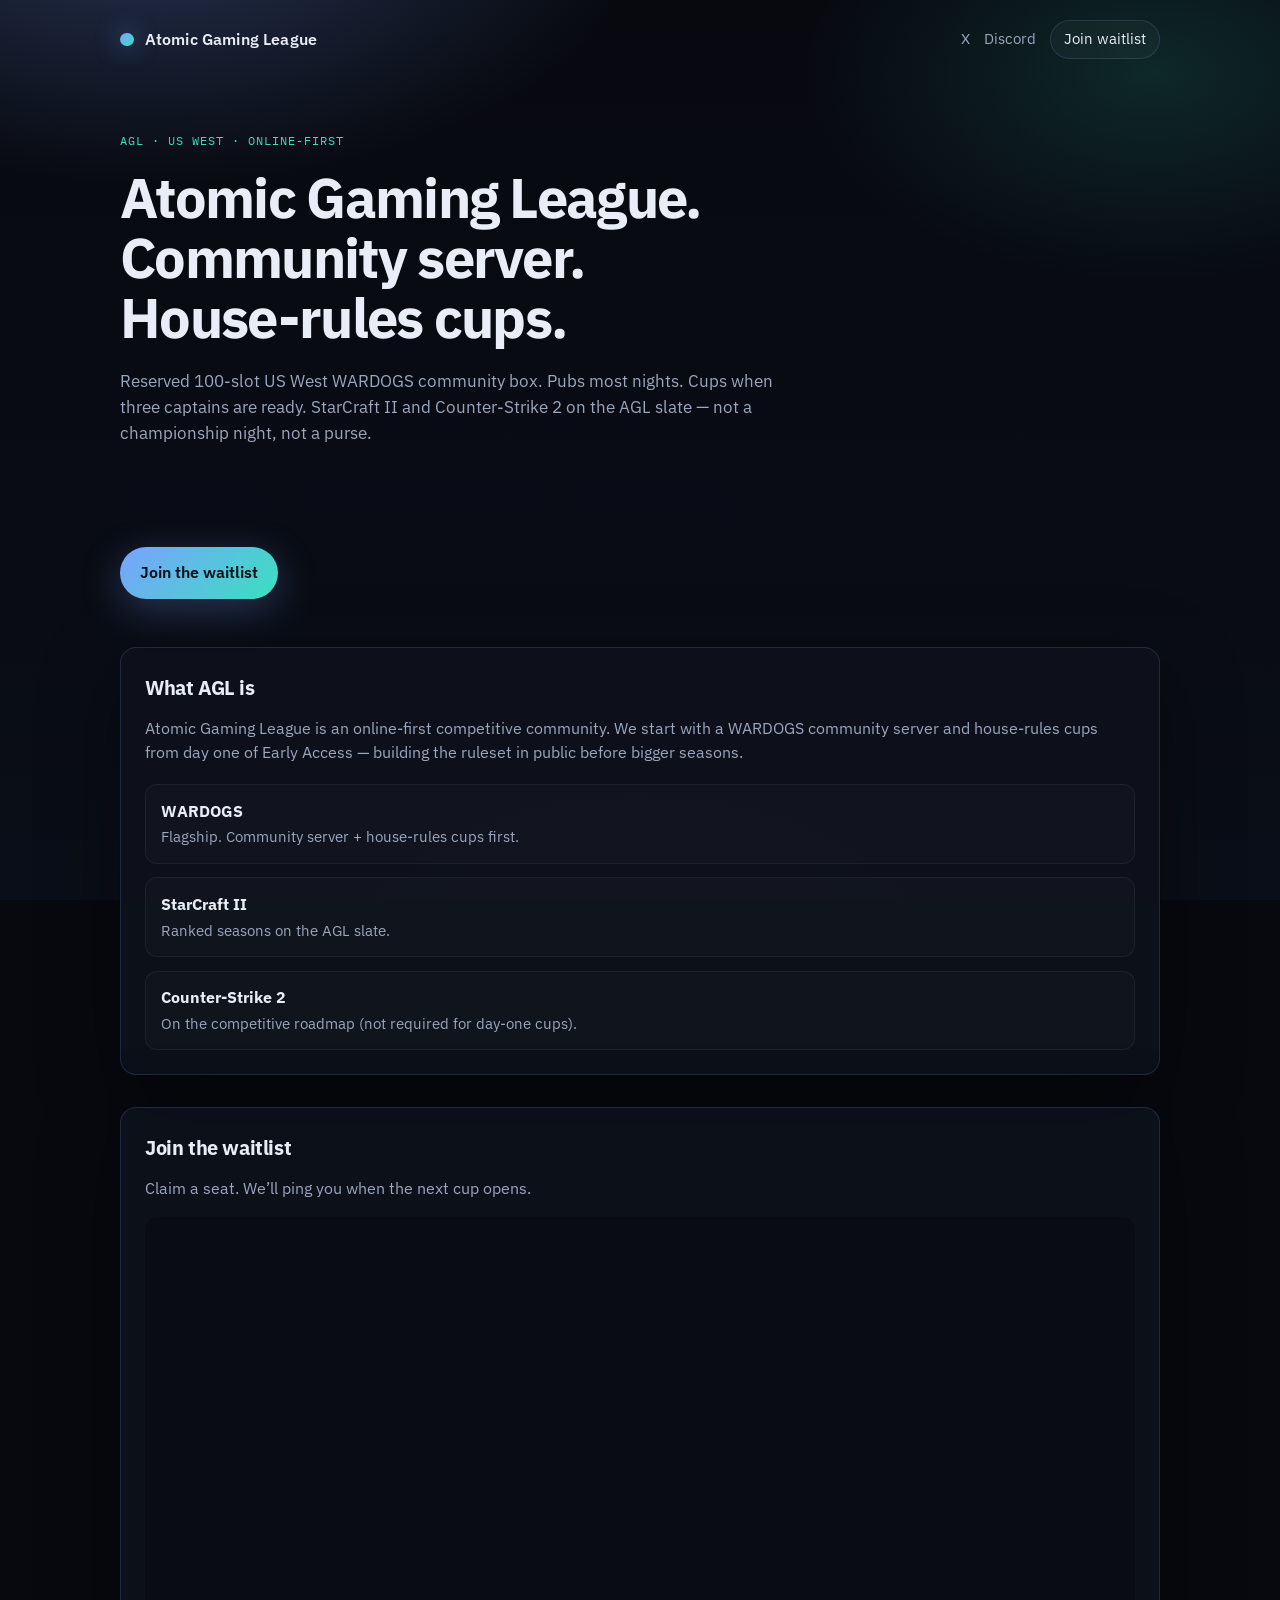
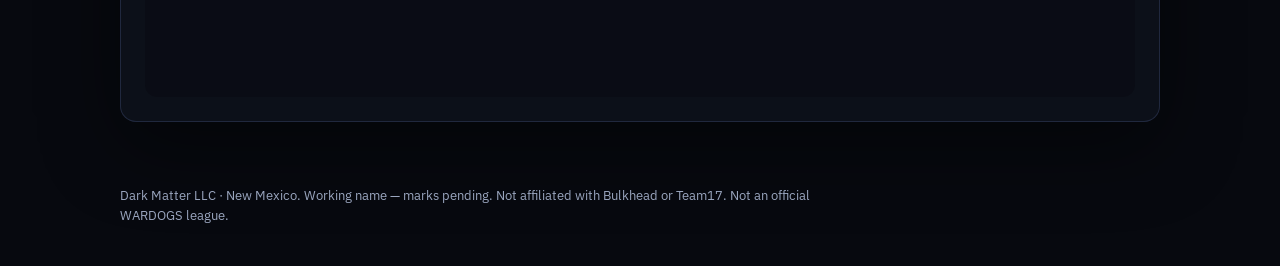
==== index.html @ 7ec61d15 "Add AGL waitlist landing (Hero A, Tally embed, Join links)" ====
<!DOCTYPE html>
<html lang="en">
<head>
  <meta charset="utf-8" />
  <meta name="viewport" content="width=device-width, initial-scale=1" />
  <title>Atomic Gaming League — Waitlist</title>
  <meta name="description" content="Atomic Gaming League. Community server. House-rules cups. Join the waitlist for the 100-seat US West WARDOGS community box." />
  <meta name="theme-color" content="#07090f" />
  <link rel="preconnect" href="https://fonts.googleapis.com" />
  <link rel="preconnect" href="https://fonts.gstatic.com" crossorigin />
  <link href="https://fonts.googleapis.com/css2?family=IBM+Plex+Sans:wght@400;500;600;700&family=IBM+Plex+Mono:wght@500&display=swap" rel="stylesheet" />
  <link rel="stylesheet" href="./styles.css" />
</head>
<body>
  <div class="bg" aria-hidden="true"></div>
  <header class="top">
    <div class="brand">
      <span class="mark" aria-hidden="true"></span>
      <span class="brand-text">Atomic Gaming League</span>
    </div>
    <nav class="nav" aria-label="Primary">
      <a href="https://x.com/AGL__Esports" rel="noopener noreferrer" target="_blank">X</a>
      <a href="https://discord.gg/RWNCDqrZPZ" rel="noopener noreferrer" target="_blank">Discord</a>
      <a href="#waitlist" class="nav-cta">Join waitlist</a>
    </nav>
  </header>

  <main>
    <section class="hero">
      <p class="eyebrow">AGL · US West · Online-first</p>
      <h1>Atomic Gaming League.<br />Community server.<br />House-rules cups.</h1>
      <p class="sub">
        Reserved 100-slot US West WARDOGS community box. Pubs most nights.
        Cups when three captains are ready. StarCraft II and Counter-Strike 2 on the AGL slate —
        not a championship night, not a purse.
      </p>
      <div class="join" aria-label="Join links">
        <a class="chip" href="https://x.com/AGL__Esports" rel="noopener noreferrer" target="_blank">
          <span class="chip-k">X</span>
          <span class="chip-v">@AGL__Esports</span>
        </a>
        <a class="chip" href="https://discord.gg/RWNCDqrZPZ" rel="noopener noreferrer" target="_blank">
          <span class="chip-k">Discord</span>
          <span class="chip-v">discord.gg/RWNCDqrZPZ</span>
        </a>
        <a class="chip" href="https://agl.xrealm.gg" rel="noopener noreferrer" target="_blank">
          <span class="chip-k">Server</span>
          <span class="chip-v">agl.xrealm.gg</span>
        </a>
      </div>
      <p class="cta-row">
        <a class="btn" href="#waitlist">Join the waitlist</a>
      </p>
    </section>

    <section class="panel about" id="about">
      <h2>What AGL is</h2>
      <p>
        Atomic Gaming League is an online-first competitive community. We start with a WARDOGS
        community server and house-rules cups from day one of Early Access — building the ruleset
        in public before bigger seasons.
      </p>
      <ul class="games">
        <li>
          <strong>WARDOGS</strong>
          <span>Flagship. Community server + house-rules cups first.</span>
        </li>
        <li>
          <strong>StarCraft II</strong>
          <span>Ranked seasons on the AGL slate.</span>
        </li>
        <li>
          <strong>Counter-Strike 2</strong>
          <span>On the competitive roadmap (not required for day-one cups).</span>
        </li>
      </ul>
    </section>

    <section class="panel waitlist" id="waitlist">
      <h2>Join the waitlist</h2>
      <p class="waitlist-lead">Claim a seat. We’ll ping you when the next cup opens.</p>
      <div class="tally-wrap">
        <iframe
          data-tally-src="https://tally.so/embed/LZrl7p?alignLeft=1&hideTitle=1&transparentBackground=1&dynamicHeight=1"
          loading="lazy"
          width="100%"
          height="480"
          frameborder="0"
          marginheight="0"
          marginwidth="0"
          title="Atomic Gaming League waitlist"
        ></iframe>
      </div>
    </section>
  </main>

  <footer class="foot">
    <p>Dark Matter LLC · New Mexico. Working name — marks pending. Not affiliated with Bulkhead or Team17. Not an official WARDOGS league.</p>
  </footer>

  <script>
    var d = document, w = "https://tally.so/widgets/embed.js",
      v = function () { "undefined" != typeof Tally ? Tally.loadEmbeds() : d.querySelectorAll("iframe[data-tally-src]:not([src])").forEach(function (e) { e.src = e.dataset.tallySrc }) };
    if ("undefined" != typeof Tally) v();
    else if (d.querySelector('script[src="' + w + '"]') == null) {
      var s = d.createElement("script"); s.src = w; s.onload = v; s.onerror = v; d.body.appendChild(s);
    }
  </script>
</body>
</html>
---- styles.css ----
:root {
  --bg: #07090f;
  --panel: rgba(14, 18, 28, 0.88);
  --line: rgba(140, 170, 255, 0.16);
  --text: #e8edf7;
  --muted: #9aa6bf;
  --accent: #7aa2ff;
  --accent-2: #39e0c0;
  --danger-soft: #ff7a59;
  --radius: 16px;
  --shadow: 0 24px 80px rgba(0, 0, 0, 0.45);
  --font: "IBM Plex Sans", system-ui, sans-serif;
  --mono: "IBM Plex Mono", ui-monospace, monospace;
}

* { box-sizing: border-box; }
html { scroll-behavior: smooth; }
body {
  margin: 0;
  min-height: 100vh;
  font-family: var(--font);
  color: var(--text);
  background: var(--bg);
  line-height: 1.55;
}
a { color: inherit; }
.bg {
  position: fixed;
  inset: 0;
  z-index: -1;
  background:
    radial-gradient(900px 500px at 12% -10%, rgba(122, 162, 255, 0.28), transparent 55%),
    radial-gradient(700px 420px at 90% 8%, rgba(57, 224, 192, 0.14), transparent 50%),
    radial-gradient(800px 500px at 50% 110%, rgba(255, 122, 89, 0.08), transparent 45%),
    linear-gradient(180deg, #07090f 0%, #0a0e18 100%);
}
.top {
  max-width: 1080px;
  margin: 0 auto;
  padding: 1.25rem 1.25rem 0;
  display: flex;
  align-items: center;
  justify-content: space-between;
  gap: 1rem;
}
.brand { display: flex; align-items: center; gap: 0.7rem; font-weight: 600; letter-spacing: 0.01em; }
.mark {
  width: 0.85rem; height: 0.85rem; border-radius: 999px;
  background: linear-gradient(135deg, var(--accent), var(--accent-2));
  box-shadow: 0 0 24px rgba(122, 162, 255, 0.55);
}
.nav { display: flex; align-items: center; gap: 0.9rem; font-size: 0.92rem; color: var(--muted); }
.nav a { text-decoration: none; }
.nav a:hover { color: var(--text); }
.nav-cta {
  padding: 0.45rem 0.8rem;
  border: 1px solid var(--line);
  border-radius: 999px;
  color: var(--text) !important;
  background: rgba(255,255,255,0.03);
}
main { max-width: 1080px; margin: 0 auto; padding: 2.5rem 1.25rem 4rem; }
.hero { padding: 2rem 0 1rem; }
.eyebrow {
  font-family: var(--mono);
  font-size: 0.78rem;
  letter-spacing: 0.08em;
  text-transform: uppercase;
  color: var(--accent-2);
  margin: 0 0 1rem;
}
h1 {
  margin: 0;
  font-size: clamp(2.1rem, 5vw, 3.5rem);
  line-height: 1.08;
  letter-spacing: -0.03em;
  font-weight: 700;
}
.sub {
  max-width: 42rem;
  margin: 1.25rem 0 1.75rem;
  color: var(--muted);
  font-size: 1.05rem;
}
.join { display: flex; flex-wrap: wrap; gap: 0.7rem; }
.chip {
  display: inline-flex;
  align-items: baseline;
  gap: 0.55rem;
  text-decoration: none;
  padding: 0.7rem 0.9rem;
  border-radius: 12px;
  border: 1px solid var(--line);
  background: rgba(10, 14, 24, 0.7);
  backdrop-filter: blur(8px);
  transition: border-color 0.15s ease, transform 0.15s ease;
}
.chip:hover { border-color: rgba(122, 162, 255, 0.45); transform: translateY(-1px); }
.chip-k { font-family: var(--mono); font-size: 0.72rem; color: var(--accent); letter-spacing: 0.04em; text-transform: uppercase; }
.chip-v { font-size: 0.92rem; }
.cta-row { margin: 1.6rem 0 0; }
.btn {
  display: inline-flex;
  align-items: center;
  justify-content: center;
  text-decoration: none;
  padding: 0.85rem 1.25rem;
  border-radius: 999px;
  font-weight: 600;
  color: #061018;
  background: linear-gradient(135deg, var(--accent), var(--accent-2));
  box-shadow: 0 10px 40px rgba(122, 162, 255, 0.28);
}
.btn:hover { filter: brightness(1.05); }
.panel {
  margin-top: 2rem;
  padding: 1.5rem;
  border-radius: var(--radius);
  border: 1px solid var(--line);
  background: var(--panel);
  box-shadow: var(--shadow);
}
.panel h2 { margin: 0 0 0.8rem; font-size: 1.25rem; letter-spacing: -0.02em; }
.about p { margin: 0 0 1.2rem; color: var(--muted); }
.games { list-style: none; margin: 0; padding: 0; display: grid; gap: 0.85rem; }
.games li {
  display: grid;
  gap: 0.2rem;
  padding: 0.85rem 0.95rem;
  border-radius: 12px;
  border: 1px solid rgba(255,255,255,0.05);
  background: rgba(255,255,255,0.02);
}
.games strong { font-size: 0.98rem; }
.games span { color: var(--muted); font-size: 0.92rem; }
.waitlist-lead { margin: 0 0 1rem; color: var(--muted); }
.tally-wrap {
  border-radius: 12px;
  overflow: hidden;
  background: rgba(0,0,0,0.18);
  min-height: 420px;
}
.tally-wrap iframe { display: block; border: 0; width: 100%; }
.foot {
  max-width: 1080px;
  margin: 0 auto;
  padding: 0 1.25rem 2.5rem;
  color: var(--muted);
  font-size: 0.82rem;
}
.foot p { margin: 0; max-width: 46rem; }

@media (max-width: 640px) {
  .nav a:not(.nav-cta) { display: none; }
  .hero { padding-top: 1.25rem; }
  .panel { padding: 1.15rem; }
}
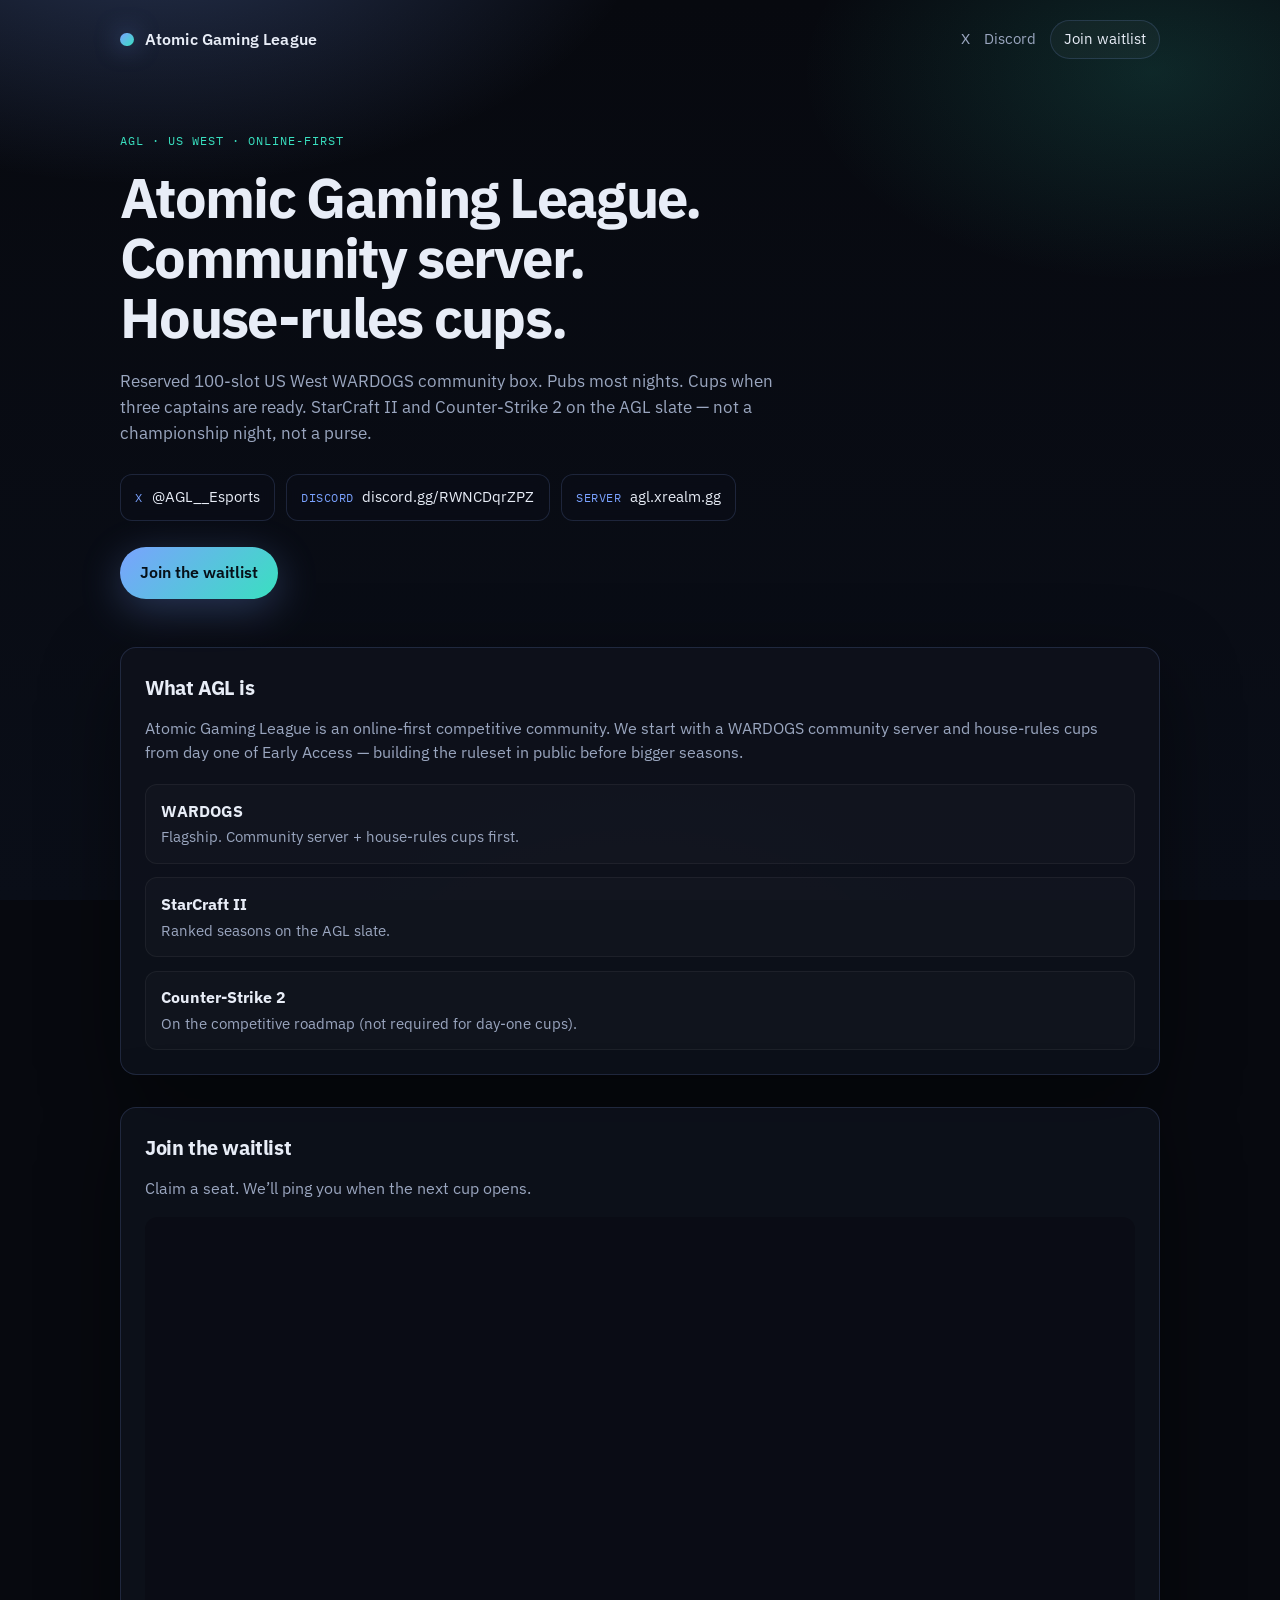
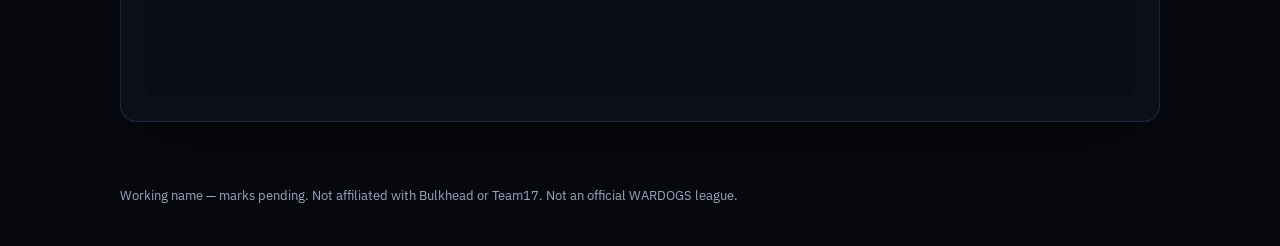
==== commit 203778a0: "Pitch Copy nits + strip public LLC" ====
--- a/index.html
+++ b/index.html
@@ -95,7 +95,7 @@
   </main>
 
   <footer class="foot">
-    <p>Dark Matter LLC · New Mexico. Working name — marks pending. Not affiliated with Bulkhead or Team17. Not an official WARDOGS league.</p>
+    <p>Working name — marks pending. Not affiliated with Bulkhead or Team17. Not an official WARDOGS league.</p>
   </footer>
 
   <script>
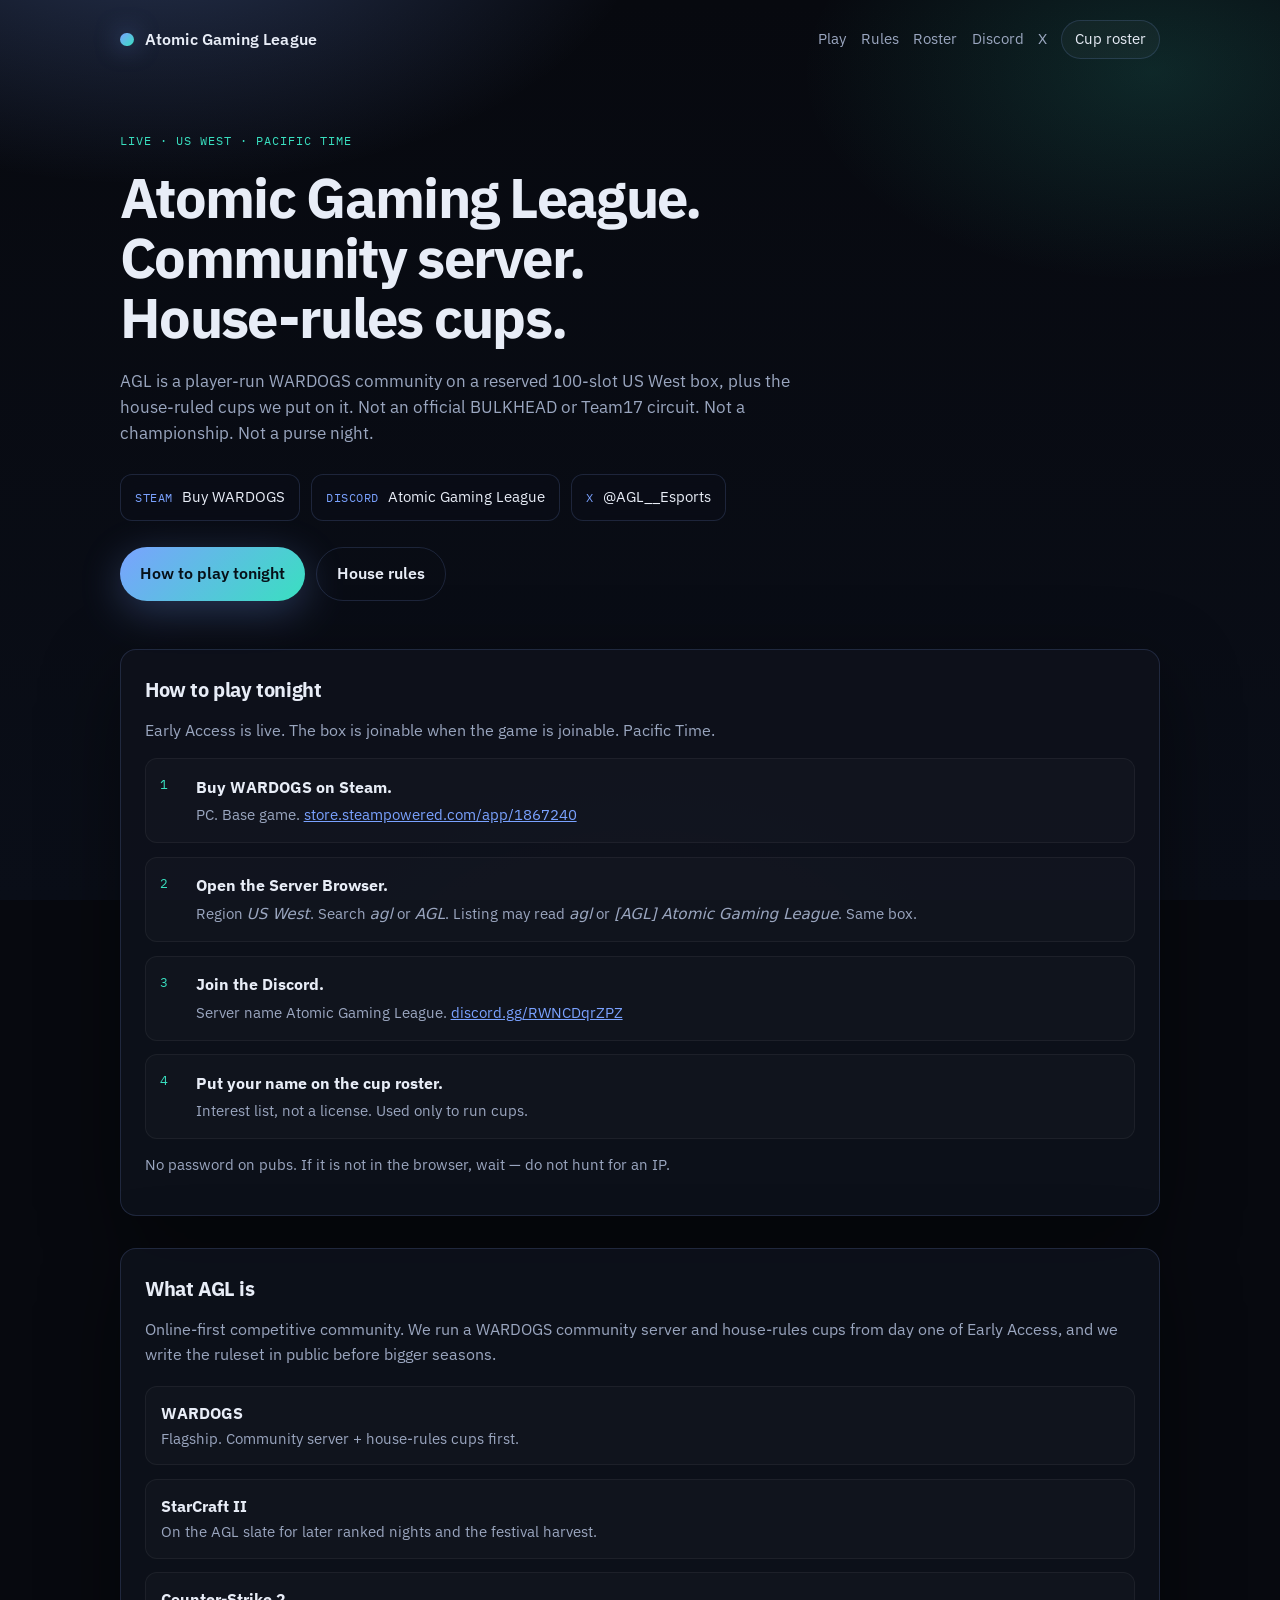
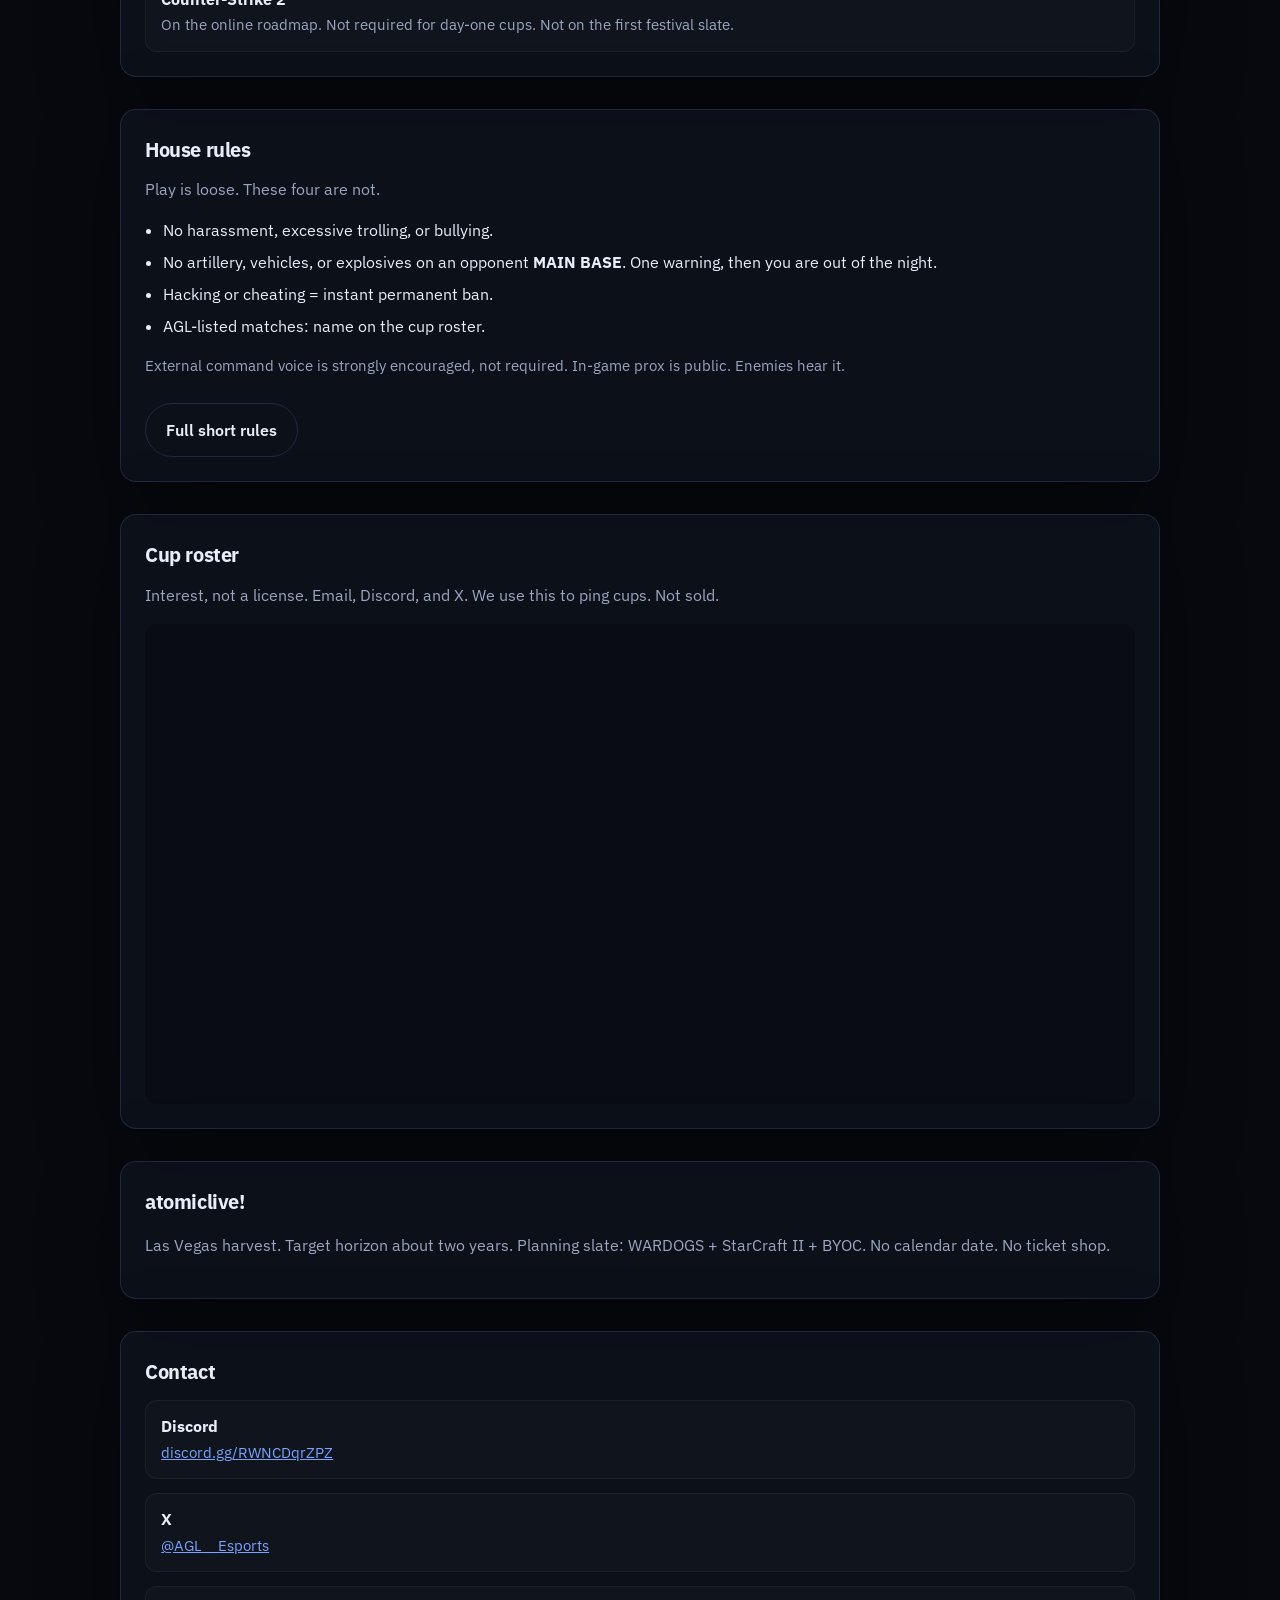
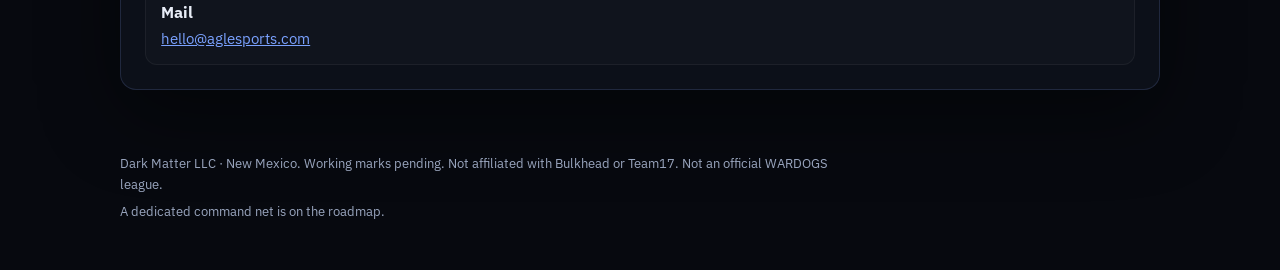
==== commit 74d67eff: "v1.1 player site: how to play, /rules, hide pitch from public domain" ====
--- a/index.html
+++ b/index.html
@@ -3,9 +3,10 @@
 <head>
   <meta charset="utf-8" />
   <meta name="viewport" content="width=device-width, initial-scale=1" />
-  <title>Atomic Gaming League — Waitlist</title>
-  <meta name="description" content="Atomic Gaming League. Community server. House-rules cups. Join the waitlist for the 100-seat US West WARDOGS community box." />
+  <title>Atomic Gaming League — Play tonight</title>
+  <meta name="description" content="Atomic Gaming League. US West WARDOGS community server and house-rules cups. Search agl in the Server Browser. Not an official Bulkhead circuit." />
   <meta name="theme-color" content="#07090f" />
+  <meta name="robots" content="index,follow" />
   <link rel="preconnect" href="https://fonts.googleapis.com" />
   <link rel="preconnect" href="https://fonts.gstatic.com" crossorigin />
   <link href="https://fonts.googleapis.com/css2?family=IBM+Plex+Sans:wght@400;500;600;700&family=IBM+Plex+Mono:wght@500&display=swap" rel="stylesheet" />
@@ -14,51 +15,78 @@
 <body>
   <div class="bg" aria-hidden="true"></div>
   <header class="top">
-    <div class="brand">
+    <a class="brand" href="/">
       <span class="mark" aria-hidden="true"></span>
       <span class="brand-text">Atomic Gaming League</span>
-    </div>
+    </a>
     <nav class="nav" aria-label="Primary">
+      <a href="#play">Play</a>
+      <a href="/rules">Rules</a>
+      <a href="#roster">Roster</a>
+      <a href="https://discord.gg/RWNCDqrZPZ" rel="noopener noreferrer" target="_blank">Discord</a>
       <a href="https://x.com/AGL__Esports" rel="noopener noreferrer" target="_blank">X</a>
-      <a href="https://discord.gg/RWNCDqrZPZ" rel="noopener noreferrer" target="_blank">Discord</a>
-      <a href="#waitlist" class="nav-cta">Join waitlist</a>
+      <a href="#roster" class="nav-cta">Cup roster</a>
     </nav>
   </header>
 
   <main>
     <section class="hero">
-      <p class="eyebrow">AGL · US West · Online-first</p>
+      <p class="eyebrow">Live · US West · Pacific Time</p>
       <h1>Atomic Gaming League.<br />Community server.<br />House-rules cups.</h1>
       <p class="sub">
-        Reserved 100-slot US West WARDOGS community box. Pubs most nights.
-        Cups when three captains are ready. StarCraft II and Counter-Strike 2 on the AGL slate —
-        not a championship night, not a purse.
+        AGL is a player-run WARDOGS community on a reserved 100-slot US West box,
+        plus the house-ruled cups we put on it. Not an official BULKHEAD or Team17 circuit.
+        Not a championship. Not a purse night.
       </p>
       <div class="join" aria-label="Join links">
+        <a class="chip" href="https://store.steampowered.com/app/1867240/WARDOGS/" rel="noopener noreferrer" target="_blank">
+          <span class="chip-k">Steam</span>
+          <span class="chip-v">Buy WARDOGS</span>
+        </a>
+        <a class="chip" href="https://discord.gg/RWNCDqrZPZ" rel="noopener noreferrer" target="_blank">
+          <span class="chip-k">Discord</span>
+          <span class="chip-v">Atomic Gaming League</span>
+        </a>
         <a class="chip" href="https://x.com/AGL__Esports" rel="noopener noreferrer" target="_blank">
           <span class="chip-k">X</span>
           <span class="chip-v">@AGL__Esports</span>
         </a>
-        <a class="chip" href="https://discord.gg/RWNCDqrZPZ" rel="noopener noreferrer" target="_blank">
-          <span class="chip-k">Discord</span>
-          <span class="chip-v">discord.gg/RWNCDqrZPZ</span>
-        </a>
-        <a class="chip" href="https://agl.xrealm.gg" rel="noopener noreferrer" target="_blank">
-          <span class="chip-k">Server</span>
-          <span class="chip-v">agl.xrealm.gg</span>
-        </a>
       </div>
       <p class="cta-row">
-        <a class="btn" href="#waitlist">Join the waitlist</a>
+        <a class="btn" href="#play">How to play tonight</a>
+        <a class="btn btn-ghost" href="/rules">House rules</a>
       </p>
+    </section>
+
+    <section class="panel play" id="play">
+      <h2>How to play tonight</h2>
+      <p class="lead">Early Access is live. The box is joinable when the game is joinable. Pacific Time.</p>
+      <ol class="steps">
+        <li>
+          <strong>Buy WARDOGS on Steam.</strong>
+          <span>PC. Base game. <a href="https://store.steampowered.com/app/1867240/WARDOGS/" rel="noopener noreferrer" target="_blank">store.steampowered.com/app/1867240</a></span>
+        </li>
+        <li>
+          <strong>Open the Server Browser.</strong>
+          <span>Region <em>US West</em>. Search <em>agl</em> or <em>AGL</em>. Listing may read <em>agl</em> or <em>[AGL] Atomic Gaming League</em>. Same box.</span>
+        </li>
+        <li>
+          <strong>Join the Discord.</strong>
+          <span>Server name Atomic Gaming League. <a href="https://discord.gg/RWNCDqrZPZ" rel="noopener noreferrer" target="_blank">discord.gg/RWNCDqrZPZ</a></span>
+        </li>
+        <li>
+          <strong>Put your name on the cup roster.</strong>
+          <span>Interest list, not a license. Used only to run cups.</span>
+        </li>
+      </ol>
+      <p class="note">No password on pubs. If it is not in the browser, wait — do not hunt for an IP.</p>
     </section>
 
     <section class="panel about" id="about">
       <h2>What AGL is</h2>
       <p>
-        Atomic Gaming League is an online-first competitive community. We start with a WARDOGS
-        community server and house-rules cups from day one of Early Access — building the ruleset
-        in public before bigger seasons.
+        Online-first competitive community. We run a WARDOGS community server and house-rules cups
+        from day one of Early Access, and we write the ruleset in public before bigger seasons.
       </p>
       <ul class="games">
         <li>
@@ -67,35 +95,78 @@
         </li>
         <li>
           <strong>StarCraft II</strong>
-          <span>Ranked seasons on the AGL slate.</span>
+          <span>On the AGL slate for later ranked nights and the festival harvest.</span>
         </li>
         <li>
           <strong>Counter-Strike 2</strong>
-          <span>On the competitive roadmap (not required for day-one cups).</span>
+          <span>On the online roadmap. Not required for day-one cups. Not on the first festival slate.</span>
         </li>
       </ul>
     </section>
 
-    <section class="panel waitlist" id="waitlist">
-      <h2>Join the waitlist</h2>
-      <p class="waitlist-lead">Claim a seat. We’ll ping you when the next cup opens.</p>
+    <section class="panel rules-short" id="rules-short">
+      <h2>House rules</h2>
+      <p class="lead">Play is loose. These four are not.</p>
+      <ul class="hard">
+        <li>No harassment, excessive trolling, or bullying.</li>
+        <li>No artillery, vehicles, or explosives on an opponent <strong>MAIN BASE</strong>. One warning, then you are out of the night.</li>
+        <li>Hacking or cheating = instant permanent ban.</li>
+        <li>AGL-listed matches: name on the cup roster.</li>
+      </ul>
+      <p class="note">External command voice is strongly encouraged, not required. In-game prox is public. Enemies hear it.</p>
+      <p class="cta-row"><a class="btn btn-ghost" href="/rules">Full short rules</a></p>
+    </section>
+
+    <section class="panel waitlist" id="roster">
+      <h2>Cup roster</h2>
+      <p class="waitlist-lead">
+        Interest, not a license. Email, Discord, and X. We use this to ping cups.
+        Not sold.
+      </p>
       <div class="tally-wrap">
         <iframe
-          data-tally-src="https://tally.so/embed/LZrl7p?alignLeft=1&hideTitle=1&transparentBackground=1&dynamicHeight=1"
+          data-tally-src="https://tally.so/embed/LZrl7p?alignLeft=1&amp;hideTitle=1&amp;transparentBackground=1&amp;dynamicHeight=1"
           loading="lazy"
           width="100%"
           height="480"
           frameborder="0"
           marginheight="0"
           marginwidth="0"
-          title="Atomic Gaming League waitlist"
+          title="Atomic Gaming League cup roster"
         ></iframe>
       </div>
+    </section>
+
+    <section class="panel live" id="atomiclive">
+      <h2>atomiclive!</h2>
+      <p>
+        Las Vegas harvest. Target horizon about two years. Planning slate:
+        WARDOGS + StarCraft II + BYOC. No calendar date. No ticket shop.
+      </p>
+    </section>
+
+    <section class="panel contact" id="contact">
+      <h2>Contact</h2>
+      <ul class="games">
+        <li>
+          <strong>Discord</strong>
+          <span><a href="https://discord.gg/RWNCDqrZPZ" rel="noopener noreferrer" target="_blank">discord.gg/RWNCDqrZPZ</a></span>
+        </li>
+        <li>
+          <strong>X</strong>
+          <span><a href="https://x.com/AGL__Esports" rel="noopener noreferrer" target="_blank">@AGL__Esports</a></span>
+        </li>
+        <li>
+          <strong>Mail</strong>
+          <span><a href="mailto:hello@aglesports.com">hello@aglesports.com</a></span>
+        </li>
+      </ul>
     </section>
   </main>
 
   <footer class="foot">
-    <p>Working name — marks pending. Not affiliated with Bulkhead or Team17. Not an official WARDOGS league.</p>
+    <p>Dark Matter LLC · New Mexico. Working marks pending. Not affiliated with Bulkhead or Team17. Not an official WARDOGS league.</p>
+    <p>A dedicated command net is on the roadmap.</p>
   </footer>
 
   <script>
--- a/styles.css
+++ b/styles.css
@@ -23,7 +23,8 @@
   background: var(--bg);
   line-height: 1.55;
 }
-a { color: inherit; }
+a { color: var(--accent); }
+a:hover { color: var(--text); }
 .bg {
   position: fixed;
   inset: 0;
@@ -43,14 +44,22 @@
   justify-content: space-between;
   gap: 1rem;
 }
-.brand { display: flex; align-items: center; gap: 0.7rem; font-weight: 600; letter-spacing: 0.01em; }
+.brand {
+  display: flex;
+  align-items: center;
+  gap: 0.7rem;
+  font-weight: 600;
+  letter-spacing: 0.01em;
+  text-decoration: none;
+  color: inherit;
+}
 .mark {
   width: 0.85rem; height: 0.85rem; border-radius: 999px;
   background: linear-gradient(135deg, var(--accent), var(--accent-2));
   box-shadow: 0 0 24px rgba(122, 162, 255, 0.55);
 }
-.nav { display: flex; align-items: center; gap: 0.9rem; font-size: 0.92rem; color: var(--muted); }
-.nav a { text-decoration: none; }
+.nav { display: flex; align-items: center; gap: 0.9rem; font-size: 0.92rem; color: var(--muted); flex-wrap: wrap; justify-content: flex-end; }
+.nav a { text-decoration: none; color: inherit; }
 .nav a:hover { color: var(--text); }
 .nav-cta {
   padding: 0.45rem 0.8rem;
@@ -76,18 +85,20 @@
   letter-spacing: -0.03em;
   font-weight: 700;
 }
-.sub {
+.sub, .lead {
   max-width: 42rem;
   margin: 1.25rem 0 1.75rem;
   color: var(--muted);
   font-size: 1.05rem;
 }
+.lead { margin: 0 0 1rem; font-size: 1rem; }
 .join { display: flex; flex-wrap: wrap; gap: 0.7rem; }
 .chip {
   display: inline-flex;
   align-items: baseline;
   gap: 0.55rem;
   text-decoration: none;
+  color: inherit;
   padding: 0.7rem 0.9rem;
   border-radius: 12px;
   border: 1px solid var(--line);
@@ -95,10 +106,10 @@
   backdrop-filter: blur(8px);
   transition: border-color 0.15s ease, transform 0.15s ease;
 }
-.chip:hover { border-color: rgba(122, 162, 255, 0.45); transform: translateY(-1px); }
+.chip:hover { border-color: rgba(122, 162, 255, 0.45); transform: translateY(-1px); color: inherit; }
 .chip-k { font-family: var(--mono); font-size: 0.72rem; color: var(--accent); letter-spacing: 0.04em; text-transform: uppercase; }
 .chip-v { font-size: 0.92rem; }
-.cta-row { margin: 1.6rem 0 0; }
+.cta-row { margin: 1.6rem 0 0; display: flex; flex-wrap: wrap; gap: 0.7rem; }
 .btn {
   display: inline-flex;
   align-items: center;
@@ -111,7 +122,14 @@
   background: linear-gradient(135deg, var(--accent), var(--accent-2));
   box-shadow: 0 10px 40px rgba(122, 162, 255, 0.28);
 }
-.btn:hover { filter: brightness(1.05); }
+.btn:hover { filter: brightness(1.05); color: #061018; }
+.btn-ghost {
+  color: var(--text);
+  background: transparent;
+  box-shadow: none;
+  border: 1px solid var(--line);
+}
+.btn-ghost:hover { color: var(--text); filter: none; border-color: rgba(122, 162, 255, 0.45); }
 .panel {
   margin-top: 2rem;
   padding: 1.5rem;
@@ -121,7 +139,8 @@
   box-shadow: var(--shadow);
 }
 .panel h2 { margin: 0 0 0.8rem; font-size: 1.25rem; letter-spacing: -0.02em; }
-.about p { margin: 0 0 1.2rem; color: var(--muted); }
+.panel p { color: var(--muted); }
+.about p { margin: 0 0 1.2rem; }
 .games { list-style: none; margin: 0; padding: 0; display: grid; gap: 0.85rem; }
 .games li {
   display: grid;
@@ -131,8 +150,44 @@
   border: 1px solid rgba(255,255,255,0.05);
   background: rgba(255,255,255,0.02);
 }
-.games strong { font-size: 0.98rem; }
+.games strong { font-size: 0.98rem; color: var(--text); }
 .games span { color: var(--muted); font-size: 0.92rem; }
+.steps {
+  list-style: none;
+  margin: 0;
+  padding: 0;
+  display: grid;
+  gap: 0.85rem;
+  counter-reset: step;
+}
+.steps li {
+  display: grid;
+  gap: 0.25rem;
+  padding: 0.95rem 0.95rem 0.95rem 3.1rem;
+  border-radius: 12px;
+  border: 1px solid rgba(255,255,255,0.05);
+  background: rgba(255,255,255,0.02);
+  position: relative;
+  counter-increment: step;
+}
+.steps li::before {
+  content: counter(step);
+  position: absolute;
+  left: 0.9rem;
+  top: 1rem;
+  font-family: var(--mono);
+  font-size: 0.8rem;
+  color: var(--accent-2);
+}
+.steps strong { color: var(--text); }
+.steps span { color: var(--muted); font-size: 0.95rem; }
+.hard {
+  margin: 0 0 1rem;
+  padding-left: 1.15rem;
+  color: var(--text);
+}
+.hard li { margin: 0.45rem 0; }
+.note { font-size: 0.92rem; color: var(--muted); }
 .waitlist-lead { margin: 0 0 1rem; color: var(--muted); }
 .tally-wrap {
   border-radius: 12px;
@@ -148,10 +203,10 @@
   color: var(--muted);
   font-size: 0.82rem;
 }
-.foot p { margin: 0; max-width: 46rem; }
+.foot p { margin: 0 0 0.45rem; max-width: 46rem; }
 
-@media (max-width: 640px) {
-  .nav a:not(.nav-cta) { display: none; }
+@media (max-width: 720px) {
+  .nav a:not(.nav-cta) { font-size: 0.82rem; }
   .hero { padding-top: 1.25rem; }
   .panel { padding: 1.15rem; }
 }
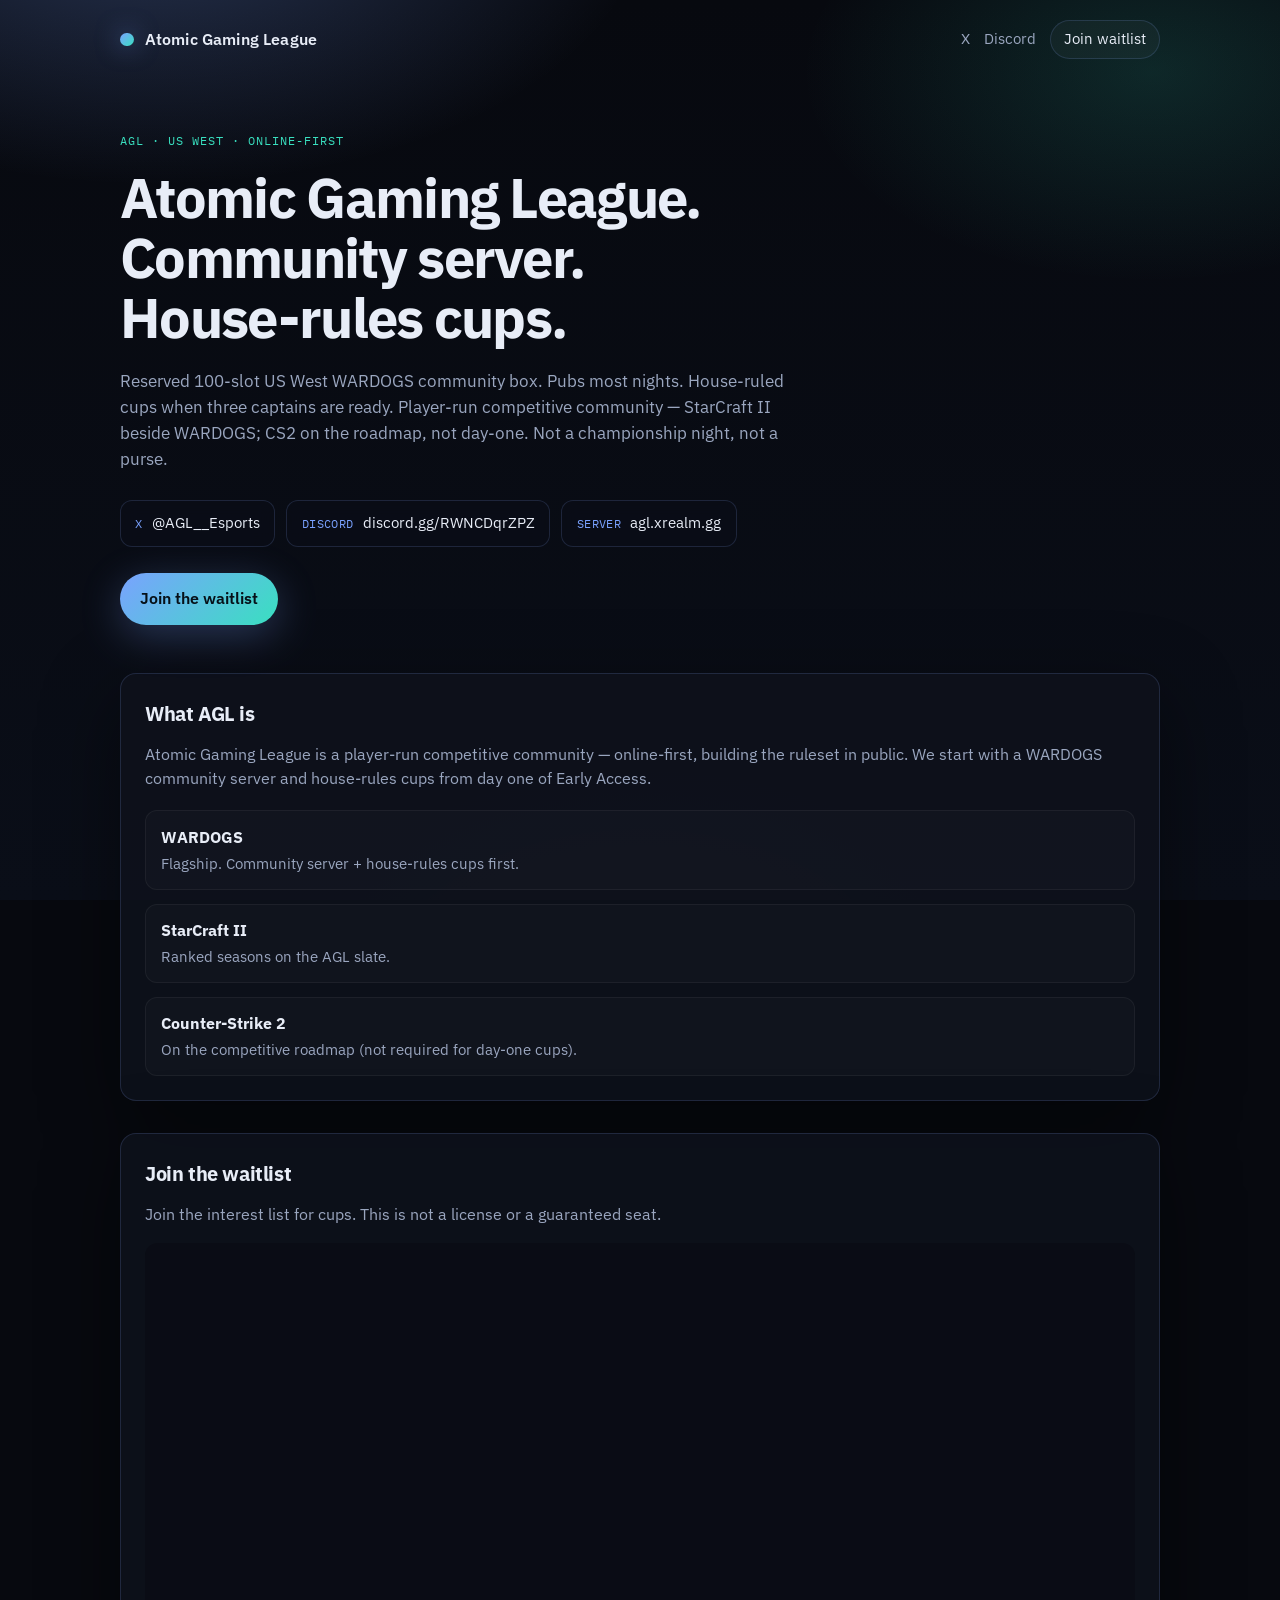
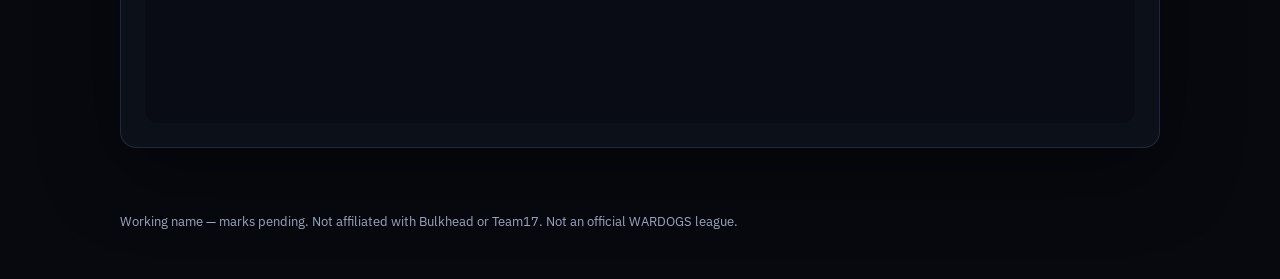
==== commit 1a2b4d75: "Clarify interest list copy — not a license; player-run community" ====
--- a/index.html
+++ b/index.html
@@ -3,10 +3,9 @@
 <head>
   <meta charset="utf-8" />
   <meta name="viewport" content="width=device-width, initial-scale=1" />
-  <title>Atomic Gaming League — Play tonight</title>
-  <meta name="description" content="Atomic Gaming League. US West WARDOGS community server and house-rules cups. Search agl in the Server Browser. Not an official Bulkhead circuit." />
+  <title>Atomic Gaming League — Waitlist</title>
+  <meta name="description" content="Atomic Gaming League — player-run competitive community. Interest list for US West WARDOGS cups. Not a license." />
   <meta name="theme-color" content="#07090f" />
-  <meta name="robots" content="index,follow" />
   <link rel="preconnect" href="https://fonts.googleapis.com" />
   <link rel="preconnect" href="https://fonts.gstatic.com" crossorigin />
   <link href="https://fonts.googleapis.com/css2?family=IBM+Plex+Sans:wght@400;500;600;700&family=IBM+Plex+Mono:wght@500&display=swap" rel="stylesheet" />
@@ -15,78 +14,50 @@
 <body>
   <div class="bg" aria-hidden="true"></div>
   <header class="top">
-    <a class="brand" href="/">
+    <div class="brand">
       <span class="mark" aria-hidden="true"></span>
       <span class="brand-text">Atomic Gaming League</span>
-    </a>
+    </div>
     <nav class="nav" aria-label="Primary">
-      <a href="#play">Play</a>
-      <a href="/rules">Rules</a>
-      <a href="#roster">Roster</a>
+      <a href="https://x.com/AGL__Esports" rel="noopener noreferrer" target="_blank">X</a>
       <a href="https://discord.gg/RWNCDqrZPZ" rel="noopener noreferrer" target="_blank">Discord</a>
-      <a href="https://x.com/AGL__Esports" rel="noopener noreferrer" target="_blank">X</a>
-      <a href="#roster" class="nav-cta">Cup roster</a>
+      <a href="#waitlist" class="nav-cta">Join waitlist</a>
     </nav>
   </header>
 
   <main>
     <section class="hero">
-      <p class="eyebrow">Live · US West · Pacific Time</p>
+      <p class="eyebrow">AGL · US West · Online-first</p>
       <h1>Atomic Gaming League.<br />Community server.<br />House-rules cups.</h1>
       <p class="sub">
-        AGL is a player-run WARDOGS community on a reserved 100-slot US West box,
-        plus the house-ruled cups we put on it. Not an official BULKHEAD or Team17 circuit.
-        Not a championship. Not a purse night.
+        Reserved 100-slot US West WARDOGS community box. Pubs most nights.
+        House-ruled cups when three captains are ready. Player-run competitive community —
+        StarCraft II beside WARDOGS; CS2 on the roadmap, not day-one. Not a championship night, not a purse.
       </p>
       <div class="join" aria-label="Join links">
-        <a class="chip" href="https://store.steampowered.com/app/1867240/WARDOGS/" rel="noopener noreferrer" target="_blank">
-          <span class="chip-k">Steam</span>
-          <span class="chip-v">Buy WARDOGS</span>
-        </a>
-        <a class="chip" href="https://discord.gg/RWNCDqrZPZ" rel="noopener noreferrer" target="_blank">
-          <span class="chip-k">Discord</span>
-          <span class="chip-v">Atomic Gaming League</span>
-        </a>
         <a class="chip" href="https://x.com/AGL__Esports" rel="noopener noreferrer" target="_blank">
           <span class="chip-k">X</span>
           <span class="chip-v">@AGL__Esports</span>
         </a>
+        <a class="chip" href="https://discord.gg/RWNCDqrZPZ" rel="noopener noreferrer" target="_blank">
+          <span class="chip-k">Discord</span>
+          <span class="chip-v">discord.gg/RWNCDqrZPZ</span>
+        </a>
+        <a class="chip" href="https://agl.xrealm.gg" rel="noopener noreferrer" target="_blank">
+          <span class="chip-k">Server</span>
+          <span class="chip-v">agl.xrealm.gg</span>
+        </a>
       </div>
       <p class="cta-row">
-        <a class="btn" href="#play">How to play tonight</a>
-        <a class="btn btn-ghost" href="/rules">House rules</a>
+        <a class="btn" href="#waitlist">Join the waitlist</a>
       </p>
-    </section>
-
-    <section class="panel play" id="play">
-      <h2>How to play tonight</h2>
-      <p class="lead">Early Access is live. The box is joinable when the game is joinable. Pacific Time.</p>
-      <ol class="steps">
-        <li>
-          <strong>Buy WARDOGS on Steam.</strong>
-          <span>PC. Base game. <a href="https://store.steampowered.com/app/1867240/WARDOGS/" rel="noopener noreferrer" target="_blank">store.steampowered.com/app/1867240</a></span>
-        </li>
-        <li>
-          <strong>Open the Server Browser.</strong>
-          <span>Region <em>US West</em>. Search <em>agl</em> or <em>AGL</em>. Listing may read <em>agl</em> or <em>[AGL] Atomic Gaming League</em>. Same box.</span>
-        </li>
-        <li>
-          <strong>Join the Discord.</strong>
-          <span>Server name Atomic Gaming League. <a href="https://discord.gg/RWNCDqrZPZ" rel="noopener noreferrer" target="_blank">discord.gg/RWNCDqrZPZ</a></span>
-        </li>
-        <li>
-          <strong>Put your name on the cup roster.</strong>
-          <span>Interest list, not a license. Used only to run cups.</span>
-        </li>
-      </ol>
-      <p class="note">No password on pubs. If it is not in the browser, wait — do not hunt for an IP.</p>
     </section>
 
     <section class="panel about" id="about">
       <h2>What AGL is</h2>
       <p>
-        Online-first competitive community. We run a WARDOGS community server and house-rules cups
-        from day one of Early Access, and we write the ruleset in public before bigger seasons.
+        Atomic Gaming League is a player-run competitive community — online-first, building the ruleset in public.
+        We start with a WARDOGS community server and house-rules cups from day one of Early Access.
       </p>
       <ul class="games">
         <li>
@@ -95,78 +66,35 @@
         </li>
         <li>
           <strong>StarCraft II</strong>
-          <span>On the AGL slate for later ranked nights and the festival harvest.</span>
+          <span>Ranked seasons on the AGL slate.</span>
         </li>
         <li>
           <strong>Counter-Strike 2</strong>
-          <span>On the online roadmap. Not required for day-one cups. Not on the first festival slate.</span>
+          <span>On the competitive roadmap (not required for day-one cups).</span>
         </li>
       </ul>
     </section>
 
-    <section class="panel rules-short" id="rules-short">
-      <h2>House rules</h2>
-      <p class="lead">Play is loose. These four are not.</p>
-      <ul class="hard">
-        <li>No harassment, excessive trolling, or bullying.</li>
-        <li>No artillery, vehicles, or explosives on an opponent <strong>MAIN BASE</strong>. One warning, then you are out of the night.</li>
-        <li>Hacking or cheating = instant permanent ban.</li>
-        <li>AGL-listed matches: name on the cup roster.</li>
-      </ul>
-      <p class="note">External command voice is strongly encouraged, not required. In-game prox is public. Enemies hear it.</p>
-      <p class="cta-row"><a class="btn btn-ghost" href="/rules">Full short rules</a></p>
-    </section>
-
-    <section class="panel waitlist" id="roster">
-      <h2>Cup roster</h2>
-      <p class="waitlist-lead">
-        Interest, not a license. Email, Discord, and X. We use this to ping cups.
-        Not sold.
-      </p>
+    <section class="panel waitlist" id="waitlist">
+      <h2>Join the waitlist</h2>
+      <p class="waitlist-lead">Join the interest list for cups. This is not a license or a guaranteed seat.</p>
       <div class="tally-wrap">
         <iframe
-          data-tally-src="https://tally.so/embed/LZrl7p?alignLeft=1&amp;hideTitle=1&amp;transparentBackground=1&amp;dynamicHeight=1"
+          data-tally-src="https://tally.so/embed/LZrl7p?alignLeft=1&hideTitle=1&transparentBackground=1&dynamicHeight=1"
           loading="lazy"
           width="100%"
           height="480"
           frameborder="0"
           marginheight="0"
           marginwidth="0"
-          title="Atomic Gaming League cup roster"
+          title="Atomic Gaming League waitlist"
         ></iframe>
       </div>
-    </section>
-
-    <section class="panel live" id="atomiclive">
-      <h2>atomiclive!</h2>
-      <p>
-        Las Vegas harvest. Target horizon about two years. Planning slate:
-        WARDOGS + StarCraft II + BYOC. No calendar date. No ticket shop.
-      </p>
-    </section>
-
-    <section class="panel contact" id="contact">
-      <h2>Contact</h2>
-      <ul class="games">
-        <li>
-          <strong>Discord</strong>
-          <span><a href="https://discord.gg/RWNCDqrZPZ" rel="noopener noreferrer" target="_blank">discord.gg/RWNCDqrZPZ</a></span>
-        </li>
-        <li>
-          <strong>X</strong>
-          <span><a href="https://x.com/AGL__Esports" rel="noopener noreferrer" target="_blank">@AGL__Esports</a></span>
-        </li>
-        <li>
-          <strong>Mail</strong>
-          <span><a href="mailto:hello@aglesports.com">hello@aglesports.com</a></span>
-        </li>
-      </ul>
     </section>
   </main>
 
   <footer class="foot">
-    <p>Dark Matter LLC · New Mexico. Working marks pending. Not affiliated with Bulkhead or Team17. Not an official WARDOGS league.</p>
-    <p>A dedicated command net is on the roadmap.</p>
+    <p>Working name — marks pending. Not affiliated with Bulkhead or Team17. Not an official WARDOGS league.</p>
   </footer>
 
   <script>
